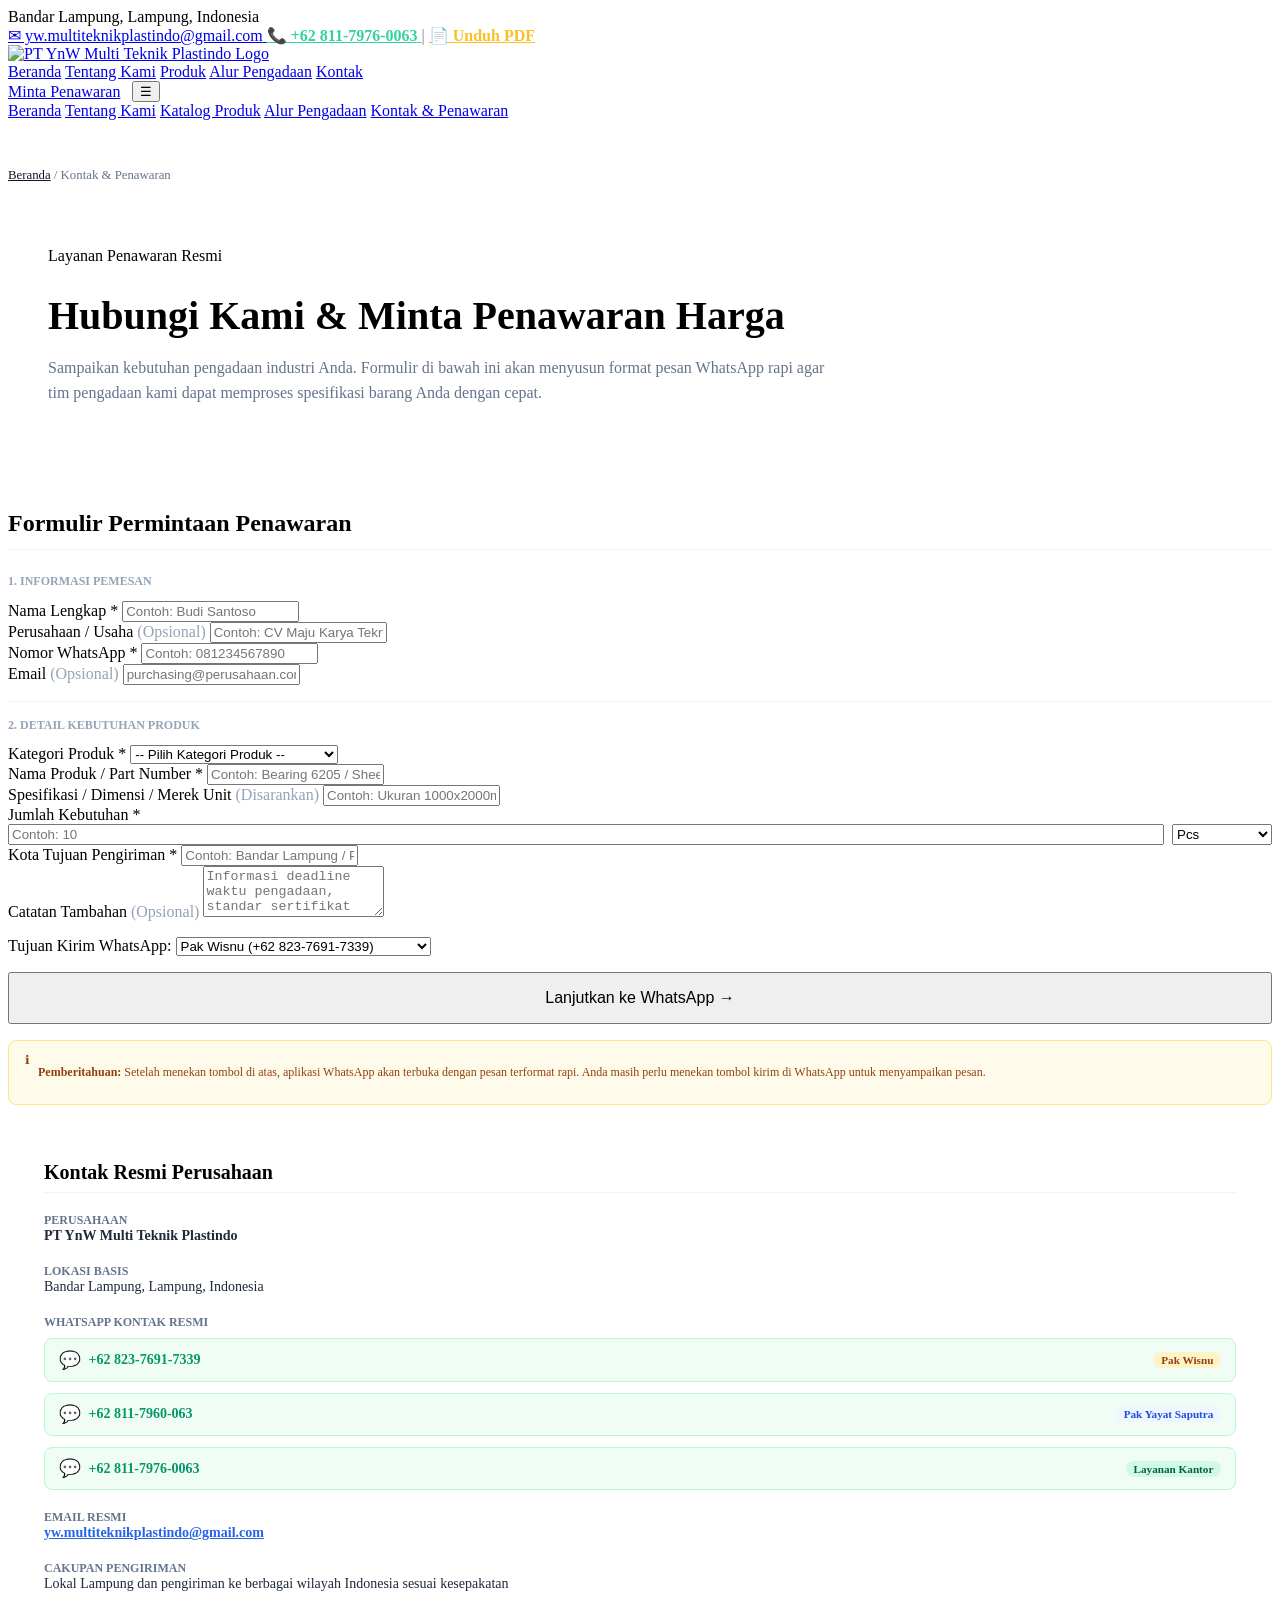
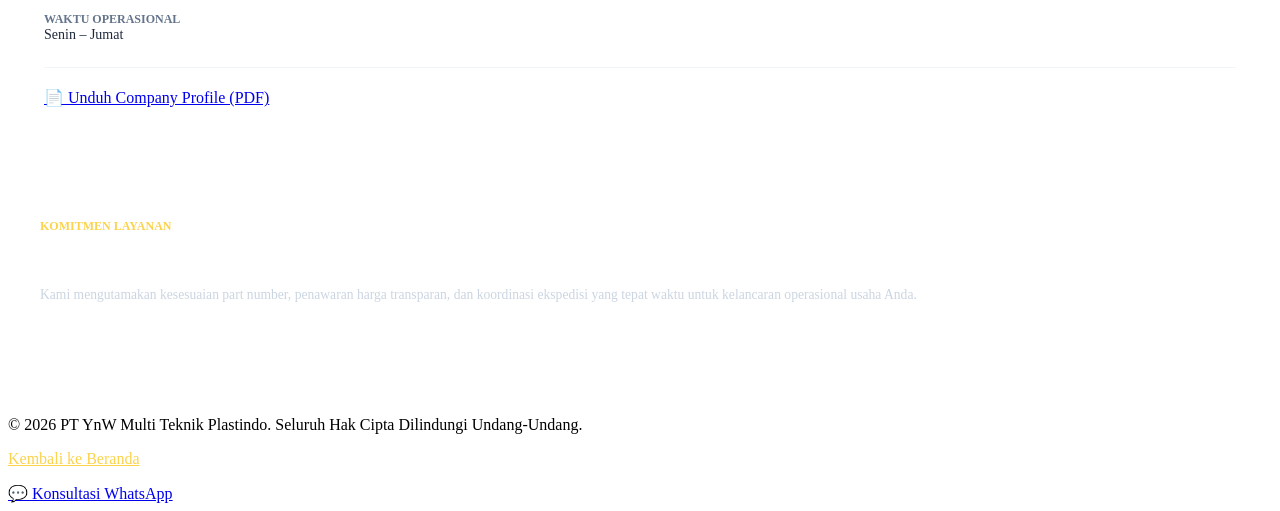
==== kontak.html @ d0133821 "Add files via upload" ====
<!DOCTYPE html>
<html lang="id">
<head>
  <meta charset="UTF-8">
  <meta name="viewport" content="width=device-width, initial-scale=1.0">
  <title>Kontak & Permintaan Penawaran | PT YnW Multi Teknik Plastindo</title>
  <meta name="description" content="Formulir permintaan penawaran harga pengadaan plastik industri, spare part alat berat, hydraulic hose, bearing, dan V-belt PT YnW Multi Teknik Plastindo.">
  
  <link rel="icon" href="favicon.ico" sizes="any">
  <link rel="icon" href="assets/images/icon.svg" type="image/svg+xml">
  <link rel="stylesheet" href="assets/css/styles.css">
</head>
<body>

  <!-- Top Bar -->
  <div class="top-bar">
    <div class="container top-bar-content">
      <div class="top-bar-left">
        <span><span class="status-dot"></span>Bandar Lampung, Lampung, Indonesia</span>
      </div>
      <div class="top-bar-right">
        <a href="mailto:yw.multiteknikplastindo@gmail.com" class="top-link hide-sm">
          <span>✉ yw.multiteknikplastindo@gmail.com</span>
        </a>
        <a href="https://wa.me/6281179760063" target="_blank" rel="noopener noreferrer" class="top-link" style="color: #34D399; font-weight: 700;">
          <span>📞 +62 811-7976-0063</span>
        </a>
        <span style="opacity: 0.5;">|</span>
        <a href="company-profile.pdf" download class="top-link" style="color: #FBBF24; font-weight: 600;">
          <span>📄 Unduh PDF</span>
        </a>
      </div>
    </div>
  </div>

  <!-- Header -->
  <header class="header">
    <div class="container nav-content">
      <a href="index.html" class="nav-logo">
        <img src="assets/images/logo.svg" alt="PT YnW Multi Teknik Plastindo Logo">
      </a>
      <nav class="nav-menu">
        <a href="index.html" class="nav-link">Beranda</a>
        <a href="tentang-kami.html" class="nav-link">Tentang Kami</a>
        <a href="produk.html" class="nav-link">Produk</a>
        <a href="index.html#alur-pengadaan" class="nav-link">Alur Pengadaan</a>
        <a href="kontak.html" class="nav-link active">Kontak</a>
      </nav>
      <div style="display: flex; align-items: center; gap: 0.75rem;">
        <a href="kontak.html" class="btn-primary hide-sm">Minta Penawaran</a>
        <button id="hamburgerBtn" class="hamburger-btn">☰</button>
      </div>
    </div>
    <div id="mobileMenu" class="mobile-menu">
      <a href="index.html" class="mobile-nav-link">Beranda</a>
      <a href="tentang-kami.html" class="mobile-nav-link">Tentang Kami</a>
      <a href="produk.html" class="mobile-nav-link">Katalog Produk</a>
      <a href="index.html#alur-pengadaan" class="mobile-nav-link">Alur Pengadaan</a>
      <a href="kontak.html" class="mobile-nav-link">Kontak & Penawaran</a>
    </div>
  </header>

  <!-- Main Content -->
  <div class="section section-slate" style="padding: 3rem 0;">
    <div class="container">
      <div style="font-size: 0.8rem; color: #64748B; margin-bottom: 1.5rem;">
        <a href="index.html" style="color: #0F172A;">Beranda</a> / <span>Kontak & Penawaran</span>
      </div>

      <div style="background: #FFFFFF; border-radius: 16px; border: 1px solid var(--border-color); padding: 2.5rem; box-shadow: var(--shadow-sm); margin-bottom: 3rem;">
        <div class="badge badge-blue" style="margin-bottom: 0.75rem;">Layanan Penawaran Resmi</div>
        <h1 style="font-size: 2.5rem; font-weight: 900; color: var(--navy-main); margin-bottom: 0.75rem;">Hubungi Kami & Minta Penawaran Harga</h1>
        <p style="color: #64748B; font-size: 1rem; max-width: 800px; line-height: 1.6;">
          Sampaikan kebutuhan pengadaan industri Anda. Formulir di bawah ini akan menyusun format pesan WhatsApp rapi agar tim pengadaan kami dapat memproses spesifikasi barang Anda dengan cepat.
        </p>
      </div>

      <div class="grid-2" style="align-items: flex-start; gap: 2.5rem;">
        <!-- Left: Form -->
        <div class="form-card">
          <h2 style="font-size: 1.5rem; font-weight: 800; color: var(--navy-main); margin-bottom: 1.5rem; border-bottom: 1px solid #F1F5F9; padding-bottom: 0.75rem;">
            Formulir Permintaan Penawaran
          </h2>

          <form id="quoteForm">
            <div style="font-size: 0.75rem; font-weight: 800; text-transform: uppercase; color: #94A3B8; margin-bottom: 0.75rem;">
              1. Informasi Pemesan
            </div>

            <div class="form-row">
              <div class="form-group">
                <label class="form-label" for="quoteName">Nama Lengkap <span class="req">*</span></label>
                <input type="text" id="quoteName" class="form-control" placeholder="Contoh: Budi Santoso" required>
              </div>
              <div class="form-group">
                <label class="form-label" for="quoteCompany">Perusahaan / Usaha <span style="color:#94A3B8; font-weight: normal;">(Opsional)</span></label>
                <input type="text" id="quoteCompany" class="form-control" placeholder="Contoh: CV Maju Karya Teknik">
              </div>
            </div>

            <div class="form-row">
              <div class="form-group">
                <label class="form-label" for="quotePhone">Nomor WhatsApp <span class="req">*</span></label>
                <input type="tel" id="quotePhone" class="form-control" placeholder="Contoh: 081234567890" required>
              </div>
              <div class="form-group">
                <label class="form-label" for="quoteEmail">Email <span style="color:#94A3B8; font-weight: normal;">(Opsional)</span></label>
                <input type="email" id="quoteEmail" class="form-control" placeholder="purchasing@perusahaan.com">
              </div>
            </div>

            <div style="font-size: 0.75rem; font-weight: 800; text-transform: uppercase; color: #94A3B8; margin-top: 1rem; margin-bottom: 0.75rem; border-top: 1px solid #F1F5F9; padding-top: 1rem;">
              2. Detail Kebutuhan Produk
            </div>

            <div class="form-row">
              <div class="form-group">
                <label class="form-label" for="quoteCategory">Kategori Produk <span class="req">*</span></label>
                <select id="quoteCategory" class="form-control" required>
                  <option value="">-- Pilih Kategori Produk --</option>
                  <option value="Plastik Umum & Industri">Plastik Umum & Industri</option>
                  <option value="Spare Part Alat Berat">Spare Part Alat Berat</option>
                  <option value="Hydraulic Hose & Hose Industri">Hydraulic Hose & Hose Industri</option>
                  <option value="Bearing">Bearing</option>
                  <option value="V-Belt & Transmisi Mesin">V-Belt & Transmisi Mesin</option>
                  <option value="Lainnya / Multi-Kategori">Lainnya / Multi-Kategori</option>
                </select>
              </div>

              <div class="form-group">
                <label class="form-label" for="quoteProduct">Nama Produk / Part Number <span class="req">*</span></label>
                <input type="text" id="quoteProduct" class="form-control" placeholder="Contoh: Bearing 6205 / Sheet PE" required>
              </div>
            </div>

            <div class="form-group">
              <label class="form-label" for="quoteSpec">Spesifikasi / Dimensi / Merek Unit <span style="color:#94A3B8; font-weight: normal;">(Disarankan)</span></label>
              <input type="text" id="quoteSpec" class="form-control" placeholder="Contoh: Ukuran 1000x2000mm, Brand SKF, Tekanan 300 Bar, Unit Komatsu PC200">
            </div>

            <div class="form-row">
              <div class="form-group">
                <label class="form-label" for="quoteQty">Jumlah Kebutuhan <span class="req">*</span></label>
                <div style="display: flex; gap: 0.5rem;">
                  <input type="text" id="quoteQty" class="form-control" style="flex: 1;" placeholder="Contoh: 10" required>
                  <select id="quoteUnit" class="form-control" style="width: 100px;">
                    <option value="Pcs">Pcs</option>
                    <option value="Unit">Unit</option>
                    <option value="Meter">Meter</option>
                    <option value="Lembar">Lembar</option>
                    <option value="Batang">Batang</option>
                    <option value="Roll">Roll</option>
                    <option value="Set">Set</option>
                  </select>
                </div>
              </div>

              <div class="form-group">
                <label class="form-label" for="quoteCity">Kota Tujuan Pengiriman <span class="req">*</span></label>
                <input type="text" id="quoteCity" class="form-control" placeholder="Contoh: Bandar Lampung / Palembang / Jakarta" required>
              </div>
            </div>

            <div class="form-group">
              <label class="form-label" for="quoteNotes">Catatan Tambahan <span style="color:#94A3B8; font-weight: normal;">(Opsional)</span></label>
              <textarea id="quoteNotes" class="form-control" rows="3" placeholder="Informasi deadline waktu pengadaan, standar sertifikat material, dll..."></textarea>
            </div>

            <div class="form-group" style="margin-top: 1rem;">
              <label class="form-label" for="quoteTarget">Tujuan Kirim WhatsApp:</label>
              <select id="quoteTarget" class="form-control">
                <option value="wisnu" selected>Pak Wisnu (+62 823-7691-7339)</option>
                <option value="yayat">Pak Yayat Saputra (+62 811-7960-063)</option>
                <option value="admin">Layanan Kantor (+62 811-7976-0063)</option>
              </select>
            </div>

            <button type="submit" class="btn-primary" style="width: 100%; padding: 0.95rem; font-size: 1rem; margin-top: 1rem;">
              <span>Lanjutkan ke WhatsApp →</span>
            </button>

            <div style="margin-top: 1rem; background: #FFFBEB; border: 1px solid #FDE68A; padding: 0.75rem 1rem; border-radius: 8px; font-size: 0.75rem; color: #92400E; display: flex; gap: 0.5rem;">
              <span>ℹ</span>
              <p><strong>Pemberitahuan:</strong> Setelah menekan tombol di atas, aplikasi WhatsApp akan terbuka dengan pesan terformat rapi. Anda masih perlu menekan tombol kirim di WhatsApp untuk menyampaikan pesan.</p>
            </div>
          </form>
        </div>

        <!-- Right: Verified Contact Info -->
        <div style="display: flex; flex-direction: column; gap: 2rem;">
          <div style="background: #FFFFFF; border-radius: 16px; border: 1px solid var(--border-color); padding: 2.25rem; box-shadow: var(--shadow-sm);">
            <h3 style="font-size: 1.25rem; font-weight: 800; color: var(--navy-main); margin-bottom: 1.25rem; border-bottom: 1px solid #F1F5F9; padding-bottom: 0.5rem;">
              Kontak Resmi Perusahaan
            </h3>

            <div style="display: flex; flex-direction: column; gap: 1.25rem; font-size: 0.875rem;">
              <div>
                <strong style="color: #64748B; font-size: 0.75rem; text-transform: uppercase; display: block;">Perusahaan</strong>
                <span style="font-weight: 700; color: #1E293B;">PT YnW Multi Teknik Plastindo</span>
              </div>

              <div>
                <strong style="color: #64748B; font-size: 0.75rem; text-transform: uppercase; display: block;">Lokasi Basis</strong>
                <span style="color: #1E293B;">Bandar Lampung, Lampung, Indonesia</span>
              </div>

              <div>
                <strong style="color: #64748B; font-size: 0.75rem; text-transform: uppercase; display: block; margin-bottom: 0.5rem;">WhatsApp Kontak Resmi</strong>
                <div style="display: flex; flex-direction: column; gap: 0.65rem;">
                  <!-- Pak Wisnu -->
                  <a href="https://wa.me/6282376917339?text=Halo%20Pak%20Wisnu%2C%20saya%20ingin%20berkonsultasi%20mengenai%20kebutuhan%20produk%20industri." target="_blank" rel="noopener noreferrer" style="color: #059669; font-weight: 700; display: flex; align-items: center; justify-content: space-between; background: #F0FDF4; border: 1px solid #BBF7D0; padding: 0.65rem 0.85rem; border-radius: 8px; text-decoration: none;">
                    <span style="display: inline-flex; align-items: center; gap: 0.5rem;">
                      <span style="font-size: 1.1rem;">💬</span>
                      <span>+62 823-7691-7339</span>
                    </span>
                    <span style="background: #FEF3C7; color: #92400E; font-size: 0.7rem; font-weight: 800; padding: 2px 8px; border-radius: 9999px;">Pak Wisnu</span>
                  </a>

                  <!-- Pak Yayat Saputra -->
                  <a href="https://wa.me/628117960063?text=Halo%20Pak%20Yayat%20Saputra%2C%20saya%20ingin%20berkonsultasi%20mengenai%20kebutuhan%20produk%20industri." target="_blank" rel="noopener noreferrer" style="color: #059669; font-weight: 700; display: flex; align-items: center; justify-content: space-between; background: #F0FDF4; border: 1px solid #BBF7D0; padding: 0.65rem 0.85rem; border-radius: 8px; text-decoration: none;">
                    <span style="display: inline-flex; align-items: center; gap: 0.5rem;">
                      <span style="font-size: 1.1rem;">💬</span>
                      <span>+62 811-7960-063</span>
                    </span>
                    <span style="background: #EFF6FF; color: #1D4ED8; font-size: 0.7rem; font-weight: 800; padding: 2px 8px; border-radius: 9999px;">Pak Yayat Saputra</span>
                  </a>

                  <!-- Layanan Kantor -->
                  <a href="https://wa.me/6281179760063?text=Halo%20PT%20YnW%20Multi%20Teknik%20Plastindo%2C%20saya%20ingin%20berkonsultasi%20mengenai%20kebutuhan%20produk." target="_blank" rel="noopener noreferrer" style="color: #059669; font-weight: 700; display: flex; align-items: center; justify-content: space-between; background: #F0FDF4; border: 1px solid #BBF7D0; padding: 0.65rem 0.85rem; border-radius: 8px; text-decoration: none;">
                    <span style="display: inline-flex; align-items: center; gap: 0.5rem;">
                      <span style="font-size: 1.1rem;">💬</span>
                      <span>+62 811-7976-0063</span>
                    </span>
                    <span style="background: #D1FAE5; color: #065F46; font-size: 0.7rem; font-weight: 800; padding: 2px 8px; border-radius: 9999px;">Layanan Kantor</span>
                  </a>
                </div>
              </div>

              <div>
                <strong style="color: #64748B; font-size: 0.75rem; text-transform: uppercase; display: block;">Email Resmi</strong>
                <a href="mailto:yw.multiteknikplastindo@gmail.com" style="color: #2563EB; font-weight: 600; text-decoration: underline;">
                  yw.multiteknikplastindo@gmail.com
                </a>
              </div>

              <div>
                <strong style="color: #64748B; font-size: 0.75rem; text-transform: uppercase; display: block;">Cakupan Pengiriman</strong>
                <span style="color: #1E293B;">Lokal Lampung dan pengiriman ke berbagai wilayah Indonesia sesuai kesepakatan</span>
              </div>

              <div>
                <strong style="color: #64748B; font-size: 0.75rem; text-transform: uppercase; display: block;">Waktu Operasional</strong>
                <span style="color: #1E293B;">Senin – Jumat</span>
              </div>
            </div>

            <div style="margin-top: 1.5rem; padding-top: 1.25rem; border-top: 1px solid #F1F5F9;">
              <a href="company-profile.pdf" download class="btn-navy" style="width: 100%; text-align: center;">
                📄 Unduh Company Profile (PDF)
              </a>
            </div>
          </div>

          <div style="background: linear-gradient(135deg, var(--navy-main) 0%, var(--navy-dark) 100%); color: #FFF; border-radius: 16px; padding: 2rem;">
            <p style="color: #FCD34D; font-size: 0.75rem; font-weight: 800; text-transform: uppercase;">Komitmen Layanan</p>
            <h4 style="font-size: 1.2rem; font-weight: 800; margin: 0.5rem 0 1rem 0;">Transparansi & Respon Cepat</h4>
            <p style="font-size: 0.85rem; color: #CBD5E1; line-height: 1.6;">
              Kami mengutamakan kesesuaian part number, penawaran harga transparan, dan koordinasi ekspedisi yang tepat waktu untuk kelancaran operasional usaha Anda.
            </p>
          </div>
        </div>
      </div>
    </div>
  </div>

  <!-- Footer -->
  <footer class="footer">
    <div class="container">
      <div class="footer-bottom">
        <p>&copy; 2026 PT YnW Multi Teknik Plastindo. Seluruh Hak Cipta Dilindungi Undang-Undang.</p>
        <p><a href="index.html" style="color: #FCD34D;">Kembali ke Beranda</a></p>
      </div>
    </div>
  </footer>

  <a href="https://wa.me/6281179760063" target="_blank" rel="noopener noreferrer" class="whatsapp-float">
    <span>💬</span>
    <span>Konsultasi WhatsApp</span>
  </a>

  <script src="assets/js/main.js"></script>
</body>
</html>
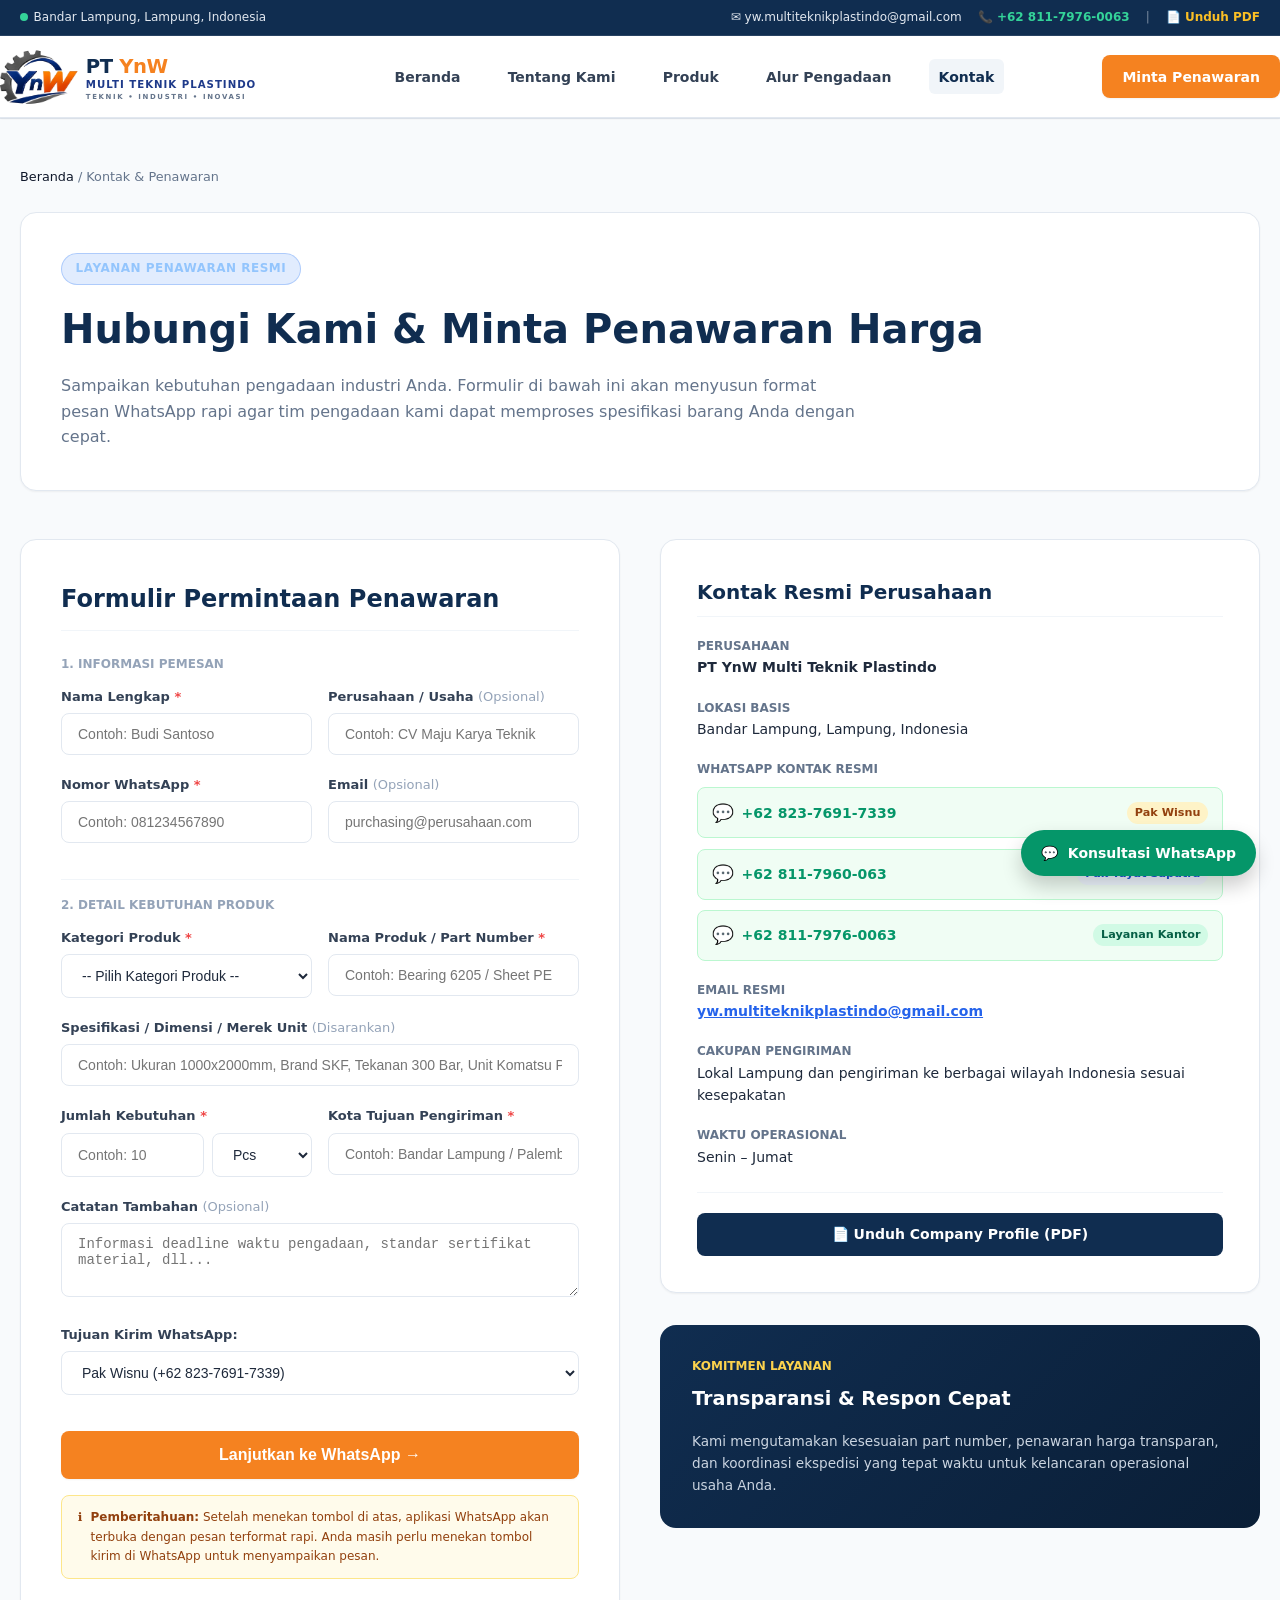
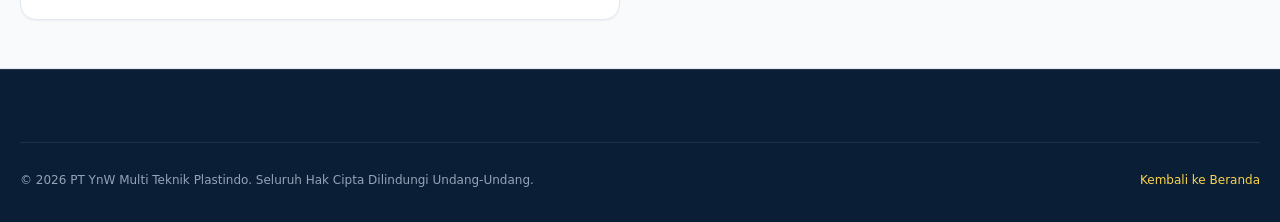
==== commit 8addb769: "Add files via upload" ====
--- a/kontak.html
+++ b/kontak.html
@@ -36,27 +36,27 @@
   <!-- Header -->
   <header class="header">
     <div class="container nav-content">
-      <a href="index.html" class="nav-logo">
+      <a href="./" class="nav-logo">
         <img src="assets/images/logo.svg" alt="PT YnW Multi Teknik Plastindo Logo">
       </a>
       <nav class="nav-menu">
-        <a href="index.html" class="nav-link">Beranda</a>
-        <a href="tentang-kami.html" class="nav-link">Tentang Kami</a>
-        <a href="produk.html" class="nav-link">Produk</a>
-        <a href="index.html#alur-pengadaan" class="nav-link">Alur Pengadaan</a>
-        <a href="kontak.html" class="nav-link active">Kontak</a>
+        <a href="./" class="nav-link">Beranda</a>
+        <a href="tentang-kami" class="nav-link">Tentang Kami</a>
+        <a href="produk" class="nav-link">Produk</a>
+        <a href="./#alur-pengadaan" class="nav-link">Alur Pengadaan</a>
+        <a href="kontak" class="nav-link active">Kontak</a>
       </nav>
       <div style="display: flex; align-items: center; gap: 0.75rem;">
-        <a href="kontak.html" class="btn-primary hide-sm">Minta Penawaran</a>
+        <a href="kontak" class="btn-primary hide-sm">Minta Penawaran</a>
         <button id="hamburgerBtn" class="hamburger-btn">☰</button>
       </div>
     </div>
     <div id="mobileMenu" class="mobile-menu">
-      <a href="index.html" class="mobile-nav-link">Beranda</a>
-      <a href="tentang-kami.html" class="mobile-nav-link">Tentang Kami</a>
-      <a href="produk.html" class="mobile-nav-link">Katalog Produk</a>
-      <a href="index.html#alur-pengadaan" class="mobile-nav-link">Alur Pengadaan</a>
-      <a href="kontak.html" class="mobile-nav-link">Kontak & Penawaran</a>
+      <a href="./" class="mobile-nav-link">Beranda</a>
+      <a href="tentang-kami" class="mobile-nav-link">Tentang Kami</a>
+      <a href="produk" class="mobile-nav-link">Katalog Produk</a>
+      <a href="./#alur-pengadaan" class="mobile-nav-link">Alur Pengadaan</a>
+      <a href="kontak" class="mobile-nav-link">Kontak & Penawaran</a>
     </div>
   </header>
 
@@ -64,7 +64,7 @@
   <div class="section section-slate" style="padding: 3rem 0;">
     <div class="container">
       <div style="font-size: 0.8rem; color: #64748B; margin-bottom: 1.5rem;">
-        <a href="index.html" style="color: #0F172A;">Beranda</a> / <span>Kontak & Penawaran</span>
+        <a href="./" style="color: #0F172A;">Beranda</a> / <span>Kontak & Penawaran</span>
       </div>
 
       <div style="background: #FFFFFF; border-radius: 16px; border: 1px solid var(--border-color); padding: 2.5rem; box-shadow: var(--shadow-sm); margin-bottom: 3rem;">
@@ -278,7 +278,7 @@
     <div class="container">
       <div class="footer-bottom">
         <p>&copy; 2026 PT YnW Multi Teknik Plastindo. Seluruh Hak Cipta Dilindungi Undang-Undang.</p>
-        <p><a href="index.html" style="color: #FCD34D;">Kembali ke Beranda</a></p>
+        <p><a href="./" style="color: #FCD34D;">Kembali ke Beranda</a></p>
       </div>
     </div>
   </footer>
--- a/assets/css/styles.css
+++ b/assets/css/styles.css
@@ -0,0 +1,1040 @@
+/* ============================================================
+   PT YnW Multi Teknik Plastindo - Corporate Industrial Styling
+   Clean, modern, responsive CSS without build dependencies
+   ============================================================ */
+
+:root {
+  --navy-main: #102D50;
+  --navy-dark: #0A1E36;
+  --navy-deep: #071628;
+  --navy-light: #1A4275;
+  --orange-main: #F58220;
+  --orange-hover: #E07316;
+  --orange-light: #FFF7ED;
+  --bg-slate: #F8FAFC;
+  --border-color: #E2E8F0;
+  --text-main: #1E293B;
+  --text-muted: #64748B;
+  --radius-sm: 8px;
+  --radius-md: 12px;
+  --radius-lg: 16px;
+  --radius-full: 9999px;
+  --shadow-sm: 0 1px 2px 0 rgba(0, 0, 0, 0.05);
+  --shadow-md: 0 4px 6px -1px rgba(0, 0, 0, 0.1), 0 2px 4px -2px rgba(0, 0, 0, 0.1);
+  --shadow-lg: 0 10px 15px -3px rgba(16, 45, 80, 0.1), 0 4px 6px -4px rgba(16, 45, 80, 0.1);
+}
+
+*, *::before, *::after {
+  box-sizing: border-box;
+  margin: 0;
+  padding: 0;
+}
+
+html {
+  scroll-behavior: smooth;
+}
+
+body {
+  font-family: system-ui, -apple-system, BlinkMacSystemFont, 'Segoe UI', Roboto, Helvetica, Arial, sans-serif;
+  color: var(--text-main);
+  background-color: #FFFFFF;
+  line-height: 1.6;
+  overflow-x: hidden;
+}
+
+a {
+  text-decoration: none;
+  color: inherit;
+  transition: all 0.2s ease;
+}
+
+img, svg {
+  max-width: 100%;
+  height: auto;
+  display: block;
+}
+
+.container {
+  width: 100%;
+  max-width: 1280px;
+  margin-left: auto;
+  margin-right: auto;
+  padding-left: 1.25rem;
+  padding-right: 1.25rem;
+}
+
+/* ============================================================
+   TOP BAR & HEADER
+   ============================================================ */
+.top-bar {
+  background-color: var(--navy-main);
+  color: #E2E8F0;
+  font-size: 0.75rem;
+  padding: 0.5rem 0;
+  border-bottom: 1px solid rgba(255, 255, 255, 0.1);
+}
+
+.top-bar-content {
+  display: flex;
+  flex-wrap: wrap;
+  align-items: center;
+  justify-content: space-between;
+  gap: 0.5rem;
+}
+
+.top-bar-left {
+  display: flex;
+  align-items: center;
+  gap: 0.75rem;
+}
+
+.status-dot {
+  width: 8px;
+  height: 8px;
+  background-color: #34D399;
+  border-radius: 50%;
+  display: inline-block;
+  margin-right: 0.35rem;
+}
+
+.top-bar-right {
+  display: flex;
+  align-items: center;
+  gap: 1rem;
+  margin-left: auto;
+}
+
+.top-link {
+  display: inline-flex;
+  align-items: center;
+  gap: 0.35rem;
+  color: #E2E8F0;
+}
+
+.top-link:hover {
+  color: #FFFFFF;
+  text-decoration: underline;
+}
+
+.header {
+  position: sticky;
+  top: 0;
+  z-index: 50;
+  background: #FFFFFF;
+  box-shadow: var(--shadow-sm);
+  border-bottom: 1px solid var(--border-color);
+}
+
+.nav-content {
+  display: flex;
+  align-items: center;
+  justify-content: space-between;
+  padding: 0.85rem 0;
+}
+
+.nav-logo {
+  display: flex;
+  align-items: center;
+}
+
+.nav-logo img {
+  height: 54px;
+  width: auto;
+  transition: transform 0.2s ease;
+}
+
+.nav-logo:hover img {
+  transform: scale(1.02);
+}
+
+.nav-menu {
+  display: flex;
+  align-items: center;
+  gap: 1.75rem;
+}
+
+.nav-link {
+  font-size: 0.875rem;
+  font-weight: 600;
+  color: #334155;
+  padding: 0.4rem 0.6rem;
+  border-radius: 6px;
+}
+
+.nav-link:hover, .nav-link.active {
+  color: var(--navy-main);
+  background-color: #F1F5F9;
+}
+
+.btn-primary {
+  display: inline-flex;
+  align-items: center;
+  justify-content: center;
+  gap: 0.5rem;
+  background-color: var(--orange-main);
+  color: #FFFFFF;
+  font-weight: 700;
+  font-size: 0.875rem;
+  padding: 0.65rem 1.25rem;
+  border-radius: var(--radius-sm);
+  border: none;
+  cursor: pointer;
+  box-shadow: var(--shadow-sm);
+  transition: all 0.2s ease;
+}
+
+.btn-primary:hover {
+  background-color: var(--orange-hover);
+  transform: translateY(-1px);
+  box-shadow: var(--shadow-md);
+}
+
+.btn-secondary {
+  display: inline-flex;
+  align-items: center;
+  justify-content: center;
+  gap: 0.5rem;
+  background-color: rgba(255, 255, 255, 0.12);
+  color: #FFFFFF;
+  font-weight: 600;
+  font-size: 0.875rem;
+  padding: 0.65rem 1.25rem;
+  border-radius: var(--radius-sm);
+  border: 1px solid rgba(255, 255, 255, 0.25);
+  cursor: pointer;
+  transition: all 0.2s ease;
+}
+
+.btn-secondary:hover {
+  background-color: rgba(255, 255, 255, 0.2);
+}
+
+.btn-outline-dark {
+  display: inline-flex;
+  align-items: center;
+  justify-content: center;
+  gap: 0.5rem;
+  background-color: #FFFFFF;
+  color: var(--navy-main);
+  font-weight: 600;
+  font-size: 0.875rem;
+  padding: 0.65rem 1.25rem;
+  border-radius: var(--radius-sm);
+  border: 1px solid var(--border-color);
+  cursor: pointer;
+  transition: all 0.2s ease;
+}
+
+.btn-outline-dark:hover {
+  background-color: #F1F5F9;
+}
+
+.btn-navy {
+  display: inline-flex;
+  align-items: center;
+  justify-content: center;
+  gap: 0.5rem;
+  background-color: var(--navy-main);
+  color: #FFFFFF;
+  font-weight: 600;
+  font-size: 0.875rem;
+  padding: 0.65rem 1.25rem;
+  border-radius: var(--radius-sm);
+  border: none;
+  cursor: pointer;
+  transition: all 0.2s ease;
+}
+
+.btn-navy:hover {
+  background-color: var(--navy-light);
+}
+
+.hamburger-btn {
+  display: none;
+  background: #F8FAFC;
+  border: 1px solid var(--border-color);
+  border-radius: var(--radius-sm);
+  padding: 0.4rem 0.65rem;
+  font-size: 1.35rem;
+  line-height: 1;
+  color: var(--navy-main);
+  cursor: pointer;
+  transition: all 0.2s ease;
+}
+
+.hamburger-btn:hover {
+  background: #EDF2F7;
+  border-color: var(--navy-light);
+}
+
+/* Mobile Drawer */
+.mobile-menu {
+  display: none;
+  background-color: #FFFFFF;
+  border-top: 1px solid var(--border-color);
+  padding: 1rem 1.25rem 1.5rem 1.25rem;
+  box-shadow: 0 16px 24px -8px rgba(16, 45, 80, 0.15);
+  animation: mobileMenuSlide 0.2s ease-out;
+}
+
+@keyframes mobileMenuSlide {
+  from { opacity: 0; transform: translateY(-8px); }
+  to { opacity: 1; transform: translateY(0); }
+}
+
+.mobile-menu.open {
+  display: block;
+}
+
+.mobile-nav-link {
+  display: block;
+  padding: 0.85rem 0.5rem;
+  font-weight: 600;
+  font-size: 0.95rem;
+  color: var(--navy-main);
+  border-bottom: 1px solid #F1F5F9;
+  transition: all 0.2s ease;
+}
+
+.mobile-nav-link:hover, .mobile-nav-link.active {
+  color: var(--orange-main);
+  background-color: #FFF7ED;
+  padding-left: 0.85rem;
+  border-radius: 6px;
+}
+
+/* ============================================================
+   HERO SECTION
+   ============================================================ */
+.hero {
+  position: relative;
+  background-color: var(--navy-main);
+  color: #FFFFFF;
+  padding: 4.5rem 0;
+  overflow: hidden;
+  border-bottom: 1px solid rgba(255, 255, 255, 0.1);
+}
+
+.hero-grid {
+  display: grid;
+  grid-template-columns: 1.2fr 0.9fr;
+  gap: 3rem;
+  align-items: center;
+}
+
+.badge {
+  display: inline-flex;
+  align-items: center;
+  gap: 0.4rem;
+  padding: 0.35rem 0.85rem;
+  border-radius: var(--radius-full);
+  font-size: 0.75rem;
+  font-weight: 700;
+  text-transform: uppercase;
+  letter-spacing: 0.5px;
+}
+
+.badge-amber {
+  background-color: rgba(245, 158, 11, 0.15);
+  color: #FCD34D;
+  border: 1px solid rgba(245, 158, 11, 0.3);
+}
+
+.badge-blue {
+  background-color: rgba(59, 130, 246, 0.15);
+  color: #93C5FD;
+  border: 1px solid rgba(59, 130, 246, 0.3);
+}
+
+.badge-orange {
+  background-color: rgba(245, 130, 32, 0.15);
+  color: var(--orange-main);
+  border: 1px solid rgba(245, 130, 32, 0.3);
+}
+
+.hero-title {
+  font-size: 2.75rem;
+  font-weight: 900;
+  line-height: 1.15;
+  margin: 1.25rem 0 1rem 0;
+  letter-spacing: -0.5px;
+}
+
+.hero-title span {
+  color: var(--orange-main);
+}
+
+.hero-desc {
+  font-size: 1.05rem;
+  color: #CBD5E1;
+  line-height: 1.7;
+  max-width: 620px;
+  margin-bottom: 1.5rem;
+}
+
+.hero-features {
+  display: grid;
+  grid-template-columns: repeat(3, 1fr);
+  gap: 0.75rem;
+  margin-bottom: 2rem;
+}
+
+.feature-box {
+  background-color: rgba(15, 23, 42, 0.45);
+  border: 1px solid rgba(255, 255, 255, 0.1);
+  padding: 0.75rem;
+  border-radius: var(--radius-sm);
+  font-size: 0.75rem;
+  display: flex;
+  align-items: center;
+  gap: 0.5rem;
+  color: #E2E8F0;
+}
+
+.hero-btns {
+  display: flex;
+  flex-wrap: wrap;
+  align-items: center;
+  gap: 1rem;
+}
+
+.hero-image-box {
+  position: relative;
+  border-radius: var(--radius-lg);
+  overflow: hidden;
+  border: 2px solid rgba(255, 255, 255, 0.15);
+  box-shadow: 0 25px 50px -12px rgba(0, 0, 0, 0.5);
+  background-color: var(--navy-dark);
+}
+
+.hero-image-box img {
+  width: 100%;
+  aspect-ratio: 1 / 1;
+  object-fit: cover;
+  transition: transform 0.5s ease;
+}
+
+.hero-image-box:hover img {
+  transform: scale(1.03);
+}
+
+.hero-caption {
+  position: absolute;
+  bottom: 1rem;
+  left: 1rem;
+  right: 1rem;
+  background: rgba(10, 30, 54, 0.92);
+  backdrop-filter: blur(8px);
+  padding: 1rem;
+  border-radius: var(--radius-md);
+  border: 1px solid rgba(255, 255, 255, 0.15);
+}
+
+/* ============================================================
+   SECTIONS & CARDS
+   ============================================================ */
+.section {
+  padding: 5rem 0;
+}
+
+.section-slate {
+  background-color: var(--bg-slate);
+  border-top: 1px solid var(--border-color);
+  border-bottom: 1px solid var(--border-color);
+}
+
+.section-header {
+  text-align: center;
+  max-width: 750px;
+  margin: 0 auto 3.5rem auto;
+}
+
+.section-title {
+  font-size: 2.25rem;
+  font-weight: 800;
+  color: var(--navy-main);
+  margin-top: 0.75rem;
+  margin-bottom: 0.75rem;
+  letter-spacing: -0.5px;
+}
+
+.section-desc {
+  font-size: 1rem;
+  color: var(--text-muted);
+  line-height: 1.7;
+}
+
+.grid-3 {
+  display: grid;
+  grid-template-columns: repeat(3, 1fr);
+  gap: 2rem;
+}
+
+.grid-2 {
+  display: grid;
+  grid-template-columns: repeat(2, 1fr);
+  gap: 2rem;
+}
+
+.grid-5 {
+  display: grid;
+  grid-template-columns: repeat(5, 1fr);
+  gap: 1.5rem;
+}
+
+.grid-6 {
+  display: grid;
+  grid-template-columns: repeat(6, 1fr);
+  gap: 1rem;
+}
+
+/* Product Card */
+.product-card {
+  background: #FFFFFF;
+  border-radius: var(--radius-lg);
+  border: 1px solid var(--border-color);
+  overflow: hidden;
+  display: flex;
+  flex-direction: column;
+  justify-content: space-between;
+  box-shadow: var(--shadow-sm);
+  transition: all 0.25s ease;
+}
+
+.product-card:hover {
+  transform: translateY(-4px);
+  box-shadow: var(--shadow-lg);
+  border-color: rgba(16, 45, 80, 0.25);
+}
+
+.product-img {
+  width: 100%;
+  height: 240px;
+  background-color: #F1F5F9;
+  overflow: hidden;
+  position: relative;
+}
+
+.product-img img {
+  width: 100%;
+  height: 100%;
+  object-fit: cover;
+  transition: transform 0.4s ease;
+}
+
+.product-card:hover .product-img img {
+  transform: scale(1.05);
+}
+
+.product-badge {
+  position: absolute;
+  top: 0.75rem;
+  left: 0.75rem;
+  background-color: rgba(16, 45, 80, 0.9);
+  color: #FFFFFF;
+  font-size: 0.6875rem;
+  font-weight: 700;
+  padding: 0.25rem 0.5rem;
+  border-radius: 4px;
+}
+
+.product-body {
+  padding: 1.5rem;
+  flex: 1;
+}
+
+.product-name {
+  font-size: 1.25rem;
+  font-weight: 800;
+  color: var(--navy-main);
+  margin-bottom: 0.35rem;
+}
+
+.product-tagline {
+  font-size: 0.8125rem;
+  color: var(--orange-main);
+  font-weight: 600;
+  margin-bottom: 0.75rem;
+}
+
+.product-desc {
+  font-size: 0.875rem;
+  color: var(--text-muted);
+  line-height: 1.6;
+  margin-bottom: 1.25rem;
+}
+
+.product-list {
+  list-style: none;
+  font-size: 0.8125rem;
+  color: #334155;
+  border-top: 1px solid #F1F5F9;
+  padding-top: 0.75rem;
+}
+
+.product-list li {
+  margin-bottom: 0.4rem;
+  display: flex;
+  align-items: center;
+  gap: 0.5rem;
+}
+
+.product-footer {
+  padding: 1.5rem;
+  padding-top: 0;
+  display: flex;
+  gap: 0.5rem;
+}
+
+/* Advantage Card */
+.adv-card {
+  background: #FFFFFF;
+  padding: 1.75rem;
+  border-radius: var(--radius-lg);
+  border: 1px solid var(--border-color);
+  box-shadow: var(--shadow-sm);
+  transition: all 0.25s ease;
+}
+
+.adv-card:hover {
+  transform: translateY(-3px);
+  box-shadow: var(--shadow-md);
+}
+
+.adv-icon {
+  width: 48px;
+  height: 48px;
+  border-radius: var(--radius-md);
+  background-color: #EFF6FF;
+  color: var(--orange-main);
+  display: flex;
+  align-items: center;
+  justify-content: center;
+  font-size: 1.5rem;
+  margin-bottom: 1.25rem;
+}
+
+.adv-title {
+  font-size: 1.15rem;
+  font-weight: 700;
+  color: var(--navy-main);
+  margin-bottom: 0.5rem;
+}
+
+.adv-desc {
+  font-size: 0.875rem;
+  color: var(--text-muted);
+  line-height: 1.6;
+}
+
+/* Step Card */
+.step-card {
+  background-color: var(--bg-slate);
+  border: 1px solid var(--border-color);
+  border-radius: var(--radius-lg);
+  padding: 1.5rem;
+  position: relative;
+  transition: all 0.2s ease;
+}
+
+.step-card:hover {
+  background: #FFFFFF;
+  border-color: var(--navy-main);
+  box-shadow: var(--shadow-md);
+}
+
+.step-num {
+  font-size: 2rem;
+  font-weight: 900;
+  color: #CBD5E1;
+  margin-bottom: 0.75rem;
+}
+
+.step-card:hover .step-num {
+  color: var(--orange-main);
+}
+
+.step-title {
+  font-size: 1rem;
+  font-weight: 700;
+  color: var(--navy-main);
+  margin-bottom: 0.5rem;
+}
+
+.step-desc {
+  font-size: 0.8125rem;
+  color: var(--text-muted);
+  line-height: 1.6;
+}
+
+/* Brand Badge */
+.brand-badge {
+  background: #FFFFFF;
+  border: 1px solid var(--border-color);
+  border-radius: var(--radius-md);
+  padding: 1rem 0.5rem;
+  text-align: center;
+  font-weight: 800;
+  color: var(--navy-main);
+  font-size: 1rem;
+  letter-spacing: 0.5px;
+  transition: all 0.2s ease;
+}
+
+.brand-badge:hover {
+  color: var(--orange-main);
+  border-color: var(--orange-main);
+  transform: translateY(-2px);
+}
+
+/* CTA Card Banner */
+.cta-banner {
+  background: linear-gradient(135deg, var(--navy-main) 0%, var(--navy-dark) 100%);
+  color: #FFFFFF;
+  border-radius: var(--radius-lg);
+  padding: 4rem 2rem;
+  text-align: center;
+  position: relative;
+  overflow: hidden;
+}
+
+/* ============================================================
+   FORMS & INPUTS
+   ============================================================ */
+.form-card {
+  background: #FFFFFF;
+  border-radius: var(--radius-lg);
+  border: 1px solid var(--border-color);
+  padding: 2.5rem;
+  box-shadow: var(--shadow-sm);
+}
+
+.form-group {
+  margin-bottom: 1.25rem;
+}
+
+.form-label {
+  display: block;
+  font-size: 0.8125rem;
+  font-weight: 700;
+  color: #334155;
+  margin-bottom: 0.35rem;
+}
+
+.form-label span.req {
+  color: #EF4444;
+}
+
+.form-control {
+  width: 100%;
+  padding: 0.75rem 1rem;
+  border: 1px solid var(--border-color);
+  border-radius: var(--radius-sm);
+  font-size: 0.875rem;
+  color: var(--text-main);
+  background-color: #FFFFFF;
+  transition: border-color 0.2s ease, box-shadow 0.2s ease;
+}
+
+.form-control:focus {
+  outline: none;
+  border-color: var(--navy-main);
+  box-shadow: 0 0 0 3px rgba(16, 45, 80, 0.1);
+}
+
+.form-row {
+  display: grid;
+  grid-template-columns: 1fr 1fr;
+  gap: 1rem;
+}
+
+/* ============================================================
+   FOOTER & FLOATING WHATSAPP
+   ============================================================ */
+.footer {
+  background-color: var(--navy-dark);
+  color: #CBD5E1;
+  padding: 4.5rem 0 2rem 0;
+  border-top: 1px solid rgba(255, 255, 255, 0.1);
+}
+
+.footer-grid {
+  display: grid;
+  grid-template-columns: 1.5fr 1fr 0.8fr 1.2fr;
+  gap: 3rem;
+  margin-bottom: 3.5rem;
+}
+
+.footer-col-title {
+  font-size: 0.875rem;
+  font-weight: 800;
+  text-transform: uppercase;
+  letter-spacing: 1px;
+  color: #FFFFFF;
+  margin-bottom: 1.25rem;
+  padding-bottom: 0.5rem;
+  border-bottom: 1px solid rgba(255, 255, 255, 0.1);
+}
+
+.footer-links {
+  list-style: none;
+  font-size: 0.875rem;
+}
+
+.footer-links li {
+  margin-bottom: 0.65rem;
+}
+
+.footer-links a:hover {
+  color: #FFFFFF;
+}
+
+.footer-bottom {
+  border-top: 1px solid rgba(255, 255, 255, 0.08);
+  padding-top: 1.75rem;
+  display: flex;
+  flex-wrap: wrap;
+  justify-content: space-between;
+  align-items: center;
+  font-size: 0.75rem;
+  color: #94A3B8;
+  gap: 1rem;
+}
+
+.whatsapp-float {
+  position: fixed;
+  bottom: 1.5rem;
+  right: 1.5rem;
+  z-index: 99;
+  background-color: #059669;
+  color: #FFFFFF;
+  padding: 0.75rem 1.25rem;
+  border-radius: var(--radius-full);
+  display: inline-flex;
+  align-items: center;
+  gap: 0.6rem;
+  box-shadow: 0 10px 20px rgba(0, 0, 0, 0.2);
+  font-weight: 700;
+  font-size: 0.875rem;
+  transition: all 0.2s ease;
+}
+
+.whatsapp-float:hover {
+  background-color: #047857;
+  transform: translateY(-3px);
+  box-shadow: 0 14px 24px rgba(0, 0, 0, 0.3);
+}
+
+/* ============================================================
+   RESPONSIVE MEDIA QUERIES
+   ============================================================ */
+
+/* Utility Visibility Classes */
+.hide-sm {
+  display: inline-flex;
+}
+.show-sm {
+  display: none;
+}
+
+@media (max-width: 1024px) {
+  .hero-grid {
+    grid-template-columns: 1fr;
+    gap: 2.5rem;
+  }
+  .grid-3 {
+    grid-template-columns: repeat(2, 1fr);
+  }
+  .grid-5 {
+    grid-template-columns: repeat(3, 1fr);
+  }
+  .grid-6 {
+    grid-template-columns: repeat(3, 1fr);
+  }
+  .footer-grid {
+    grid-template-columns: repeat(2, 1fr);
+    gap: 2rem;
+  }
+}
+
+@media (max-width: 768px) {
+  .hide-sm {
+    display: none !important;
+  }
+  .show-sm {
+    display: block !important;
+  }
+  
+  /* Top Bar */
+  .top-bar-left {
+    display: none;
+  }
+  .top-bar-right {
+    margin-left: 0;
+    width: 100%;
+    justify-content: space-between;
+    font-size: 0.725rem;
+  }
+  .top-bar-right .top-link {
+    font-size: 0.725rem;
+    white-space: nowrap;
+  }
+
+  /* Header & Navigation */
+  .nav-content {
+    padding: 0.65rem 0;
+  }
+  .nav-logo img {
+    height: 46px;
+  }
+  .nav-menu {
+    display: none;
+  }
+  .hamburger-btn {
+    display: flex;
+    align-items: center;
+    justify-content: center;
+  }
+
+  /* Typography */
+  .hero-title {
+    font-size: 1.85rem;
+    line-height: 1.22;
+  }
+  .hero-desc {
+    font-size: 0.925rem;
+    line-height: 1.6;
+    margin-bottom: 1.25rem;
+  }
+  .section-title {
+    font-size: 1.65rem;
+    line-height: 1.25;
+  }
+  .section-desc {
+    font-size: 0.875rem;
+  }
+
+  /* Spacing */
+  .section {
+    padding: 3rem 0;
+  }
+  .hero {
+    padding: 2.5rem 0 3rem 0;
+  }
+  .hero-features {
+    grid-template-columns: 1fr;
+    gap: 0.5rem;
+    margin-bottom: 1.5rem;
+  }
+  .hero-btns {
+    flex-direction: column;
+    align-items: stretch;
+    gap: 0.75rem;
+  }
+  .hero-btns .btn-primary,
+  .hero-btns .btn-secondary {
+    width: 100%;
+    justify-content: center;
+    padding: 0.8rem 1.25rem;
+  }
+
+  /* Layout Grids */
+  .grid-3, .grid-2, .grid-5, .grid-6, .footer-grid, .form-row {
+    grid-template-columns: 1fr;
+    gap: 1.25rem;
+  }
+
+  /* Product Cards on Mobile */
+  .product-img {
+    height: 200px;
+  }
+  .product-body {
+    padding: 1.25rem;
+  }
+  .product-name {
+    font-size: 1.15rem;
+  }
+  .product-footer {
+    padding: 1.25rem;
+    padding-top: 0;
+    flex-direction: column;
+    gap: 0.5rem;
+  }
+  .product-footer .btn-navy,
+  .product-footer .btn-primary {
+    width: 100%;
+    text-align: center;
+    justify-content: center;
+  }
+
+  /* Form Card on Mobile */
+  .form-card {
+    padding: 1.25rem;
+  }
+
+  /* Cards & General Containers */
+  .adv-card, .step-card {
+    padding: 1.25rem;
+  }
+  .cta-banner {
+    padding: 2.5rem 1.25rem;
+  }
+  .cta-banner h2 {
+    font-size: 1.5rem !important;
+  }
+
+  /* Inline Padded Boxes in Detail Pages */
+  div[style*="padding: 2.5rem"],
+  div[style*="padding:2.5rem"],
+  div[style*="padding: 2rem"],
+  div[style*="padding:2rem"] {
+    padding: 1.25rem !important;
+  }
+  h1[style*="font-size: 2.5rem"],
+  h1[style*="font-size:2.5rem"],
+  h1[style*="font-size: 2.25rem"],
+  h1[style*="font-size:2.25rem"] {
+    font-size: 1.6rem !important;
+    line-height: 1.25 !important;
+  }
+
+  /* Floating WhatsApp on Mobile: Compact Circular FAB Button */
+  .whatsapp-float {
+    bottom: 1.25rem;
+    right: 1.25rem;
+    width: 52px;
+    height: 52px;
+    padding: 0;
+    border-radius: 50%;
+    justify-content: center;
+    box-shadow: 0 6px 18px rgba(0, 0, 0, 0.25);
+  }
+  .whatsapp-float span:last-child {
+    display: none;
+  }
+  .whatsapp-float span:first-child {
+    font-size: 1.6rem;
+    line-height: 1;
+  }
+}
+
+@media (max-width: 480px) {
+  .top-bar {
+    display: none; /* Keep mobile viewport clean */
+  }
+  .container {
+    padding-left: 1rem;
+    padding-right: 1rem;
+  }
+  .hero-title {
+    font-size: 1.65rem;
+  }
+  .section-title {
+    font-size: 1.45rem;
+  }
+  .footer-bottom {
+    flex-direction: column;
+    text-align: center;
+    gap: 0.5rem;
+  }
+}
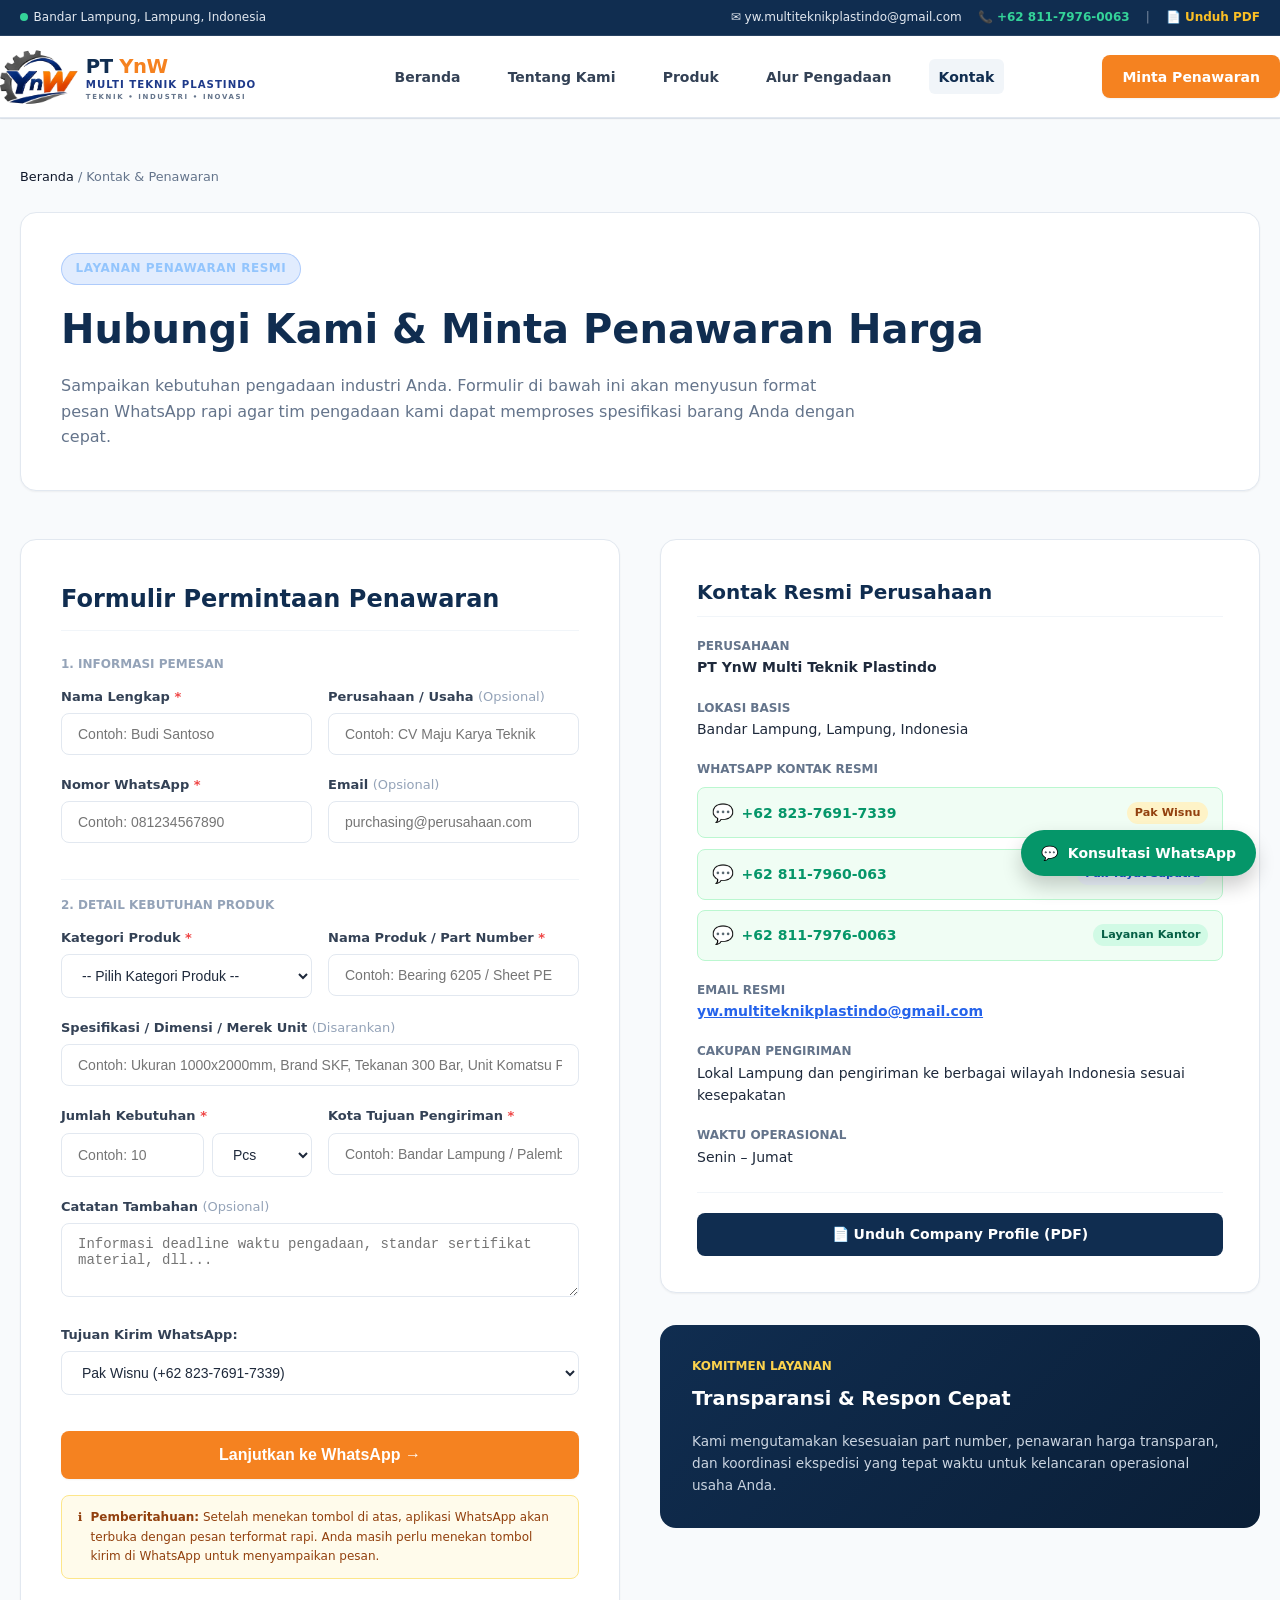
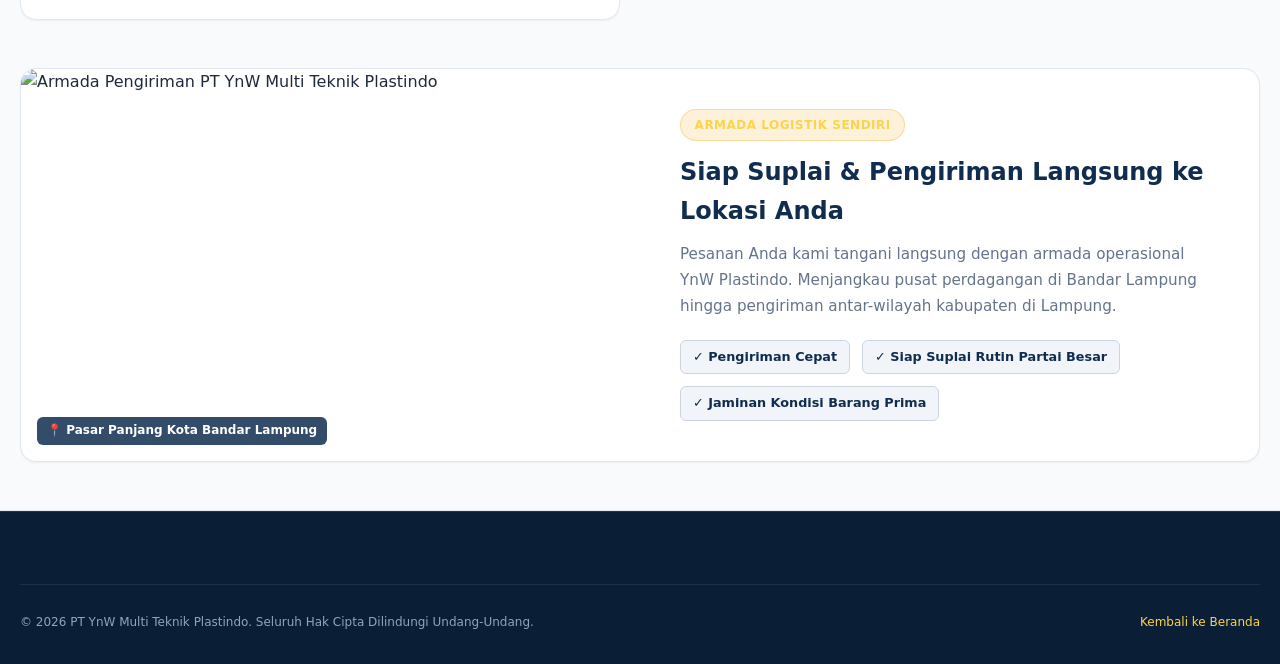
==== commit 9288af68: "Add files via upload" ====
--- a/kontak.html
+++ b/kontak.html
@@ -270,6 +270,30 @@
           </div>
         </div>
       </div>
+
+      <!-- Banner Jangkauan Pengiriman & Armada Nyata -->
+      <div style="background: #FFFFFF; border-radius: 16px; border: 1px solid var(--border-color); overflow: hidden; box-shadow: var(--shadow-sm); margin-top: 3rem;">
+        <div class="grid-2" style="align-items: center; gap: 0;">
+          <div style="position: relative; height: 100%; min-height: 280px;">
+            <img src="assets/images/pengiriman-pasar-panjang.webp" alt="Armada Pengiriman PT YnW Multi Teknik Plastindo" style="width: 100%; height: 100%; object-fit: cover;" loading="lazy">
+            <span style="position: absolute; bottom: 1rem; left: 1rem; background: rgba(16, 45, 80, 0.85); color: #FFF; font-size: 0.75rem; font-weight: 700; padding: 4px 10px; border-radius: 6px; backdrop-filter: blur(4px);">
+              📍 Pasar Panjang Kota Bandar Lampung
+            </span>
+          </div>
+          <div style="padding: 2.5rem;">
+            <div class="badge badge-amber" style="margin-bottom: 0.75rem;">Armada Logistik Sendiri</div>
+            <h3 style="font-size: 1.5rem; font-weight: 800; color: var(--navy-main); margin-bottom: 0.75rem;">Siap Suplai & Pengiriman Langsung ke Lokasi Anda</h3>
+            <p style="color: #64748B; font-size: 0.95rem; line-height: 1.7; margin-bottom: 1.25rem;">
+              Pesanan Anda kami tangani langsung dengan armada operasional YnW Plastindo. Menjangkau pusat perdagangan di Bandar Lampung hingga pengiriman antar-wilayah kabupaten di Lampung.
+            </p>
+            <div style="display: flex; gap: 0.75rem; flex-wrap: wrap;">
+              <span style="background: #F1F5F9; border: 1px solid #CBD5E1; padding: 6px 12px; border-radius: 6px; font-size: 0.8rem; font-weight: 700; color: var(--navy-main);">✓ Pengiriman Cepat</span>
+              <span style="background: #F1F5F9; border: 1px solid #CBD5E1; padding: 6px 12px; border-radius: 6px; font-size: 0.8rem; font-weight: 700; color: var(--navy-main);">✓ Siap Suplai Rutin Partai Besar</span>
+              <span style="background: #F1F5F9; border: 1px solid #CBD5E1; padding: 6px 12px; border-radius: 6px; font-size: 0.8rem; font-weight: 700; color: var(--navy-main);">✓ Jaminan Kondisi Barang Prima</span>
+            </div>
+          </div>
+        </div>
+      </div>
     </div>
   </div>
 
